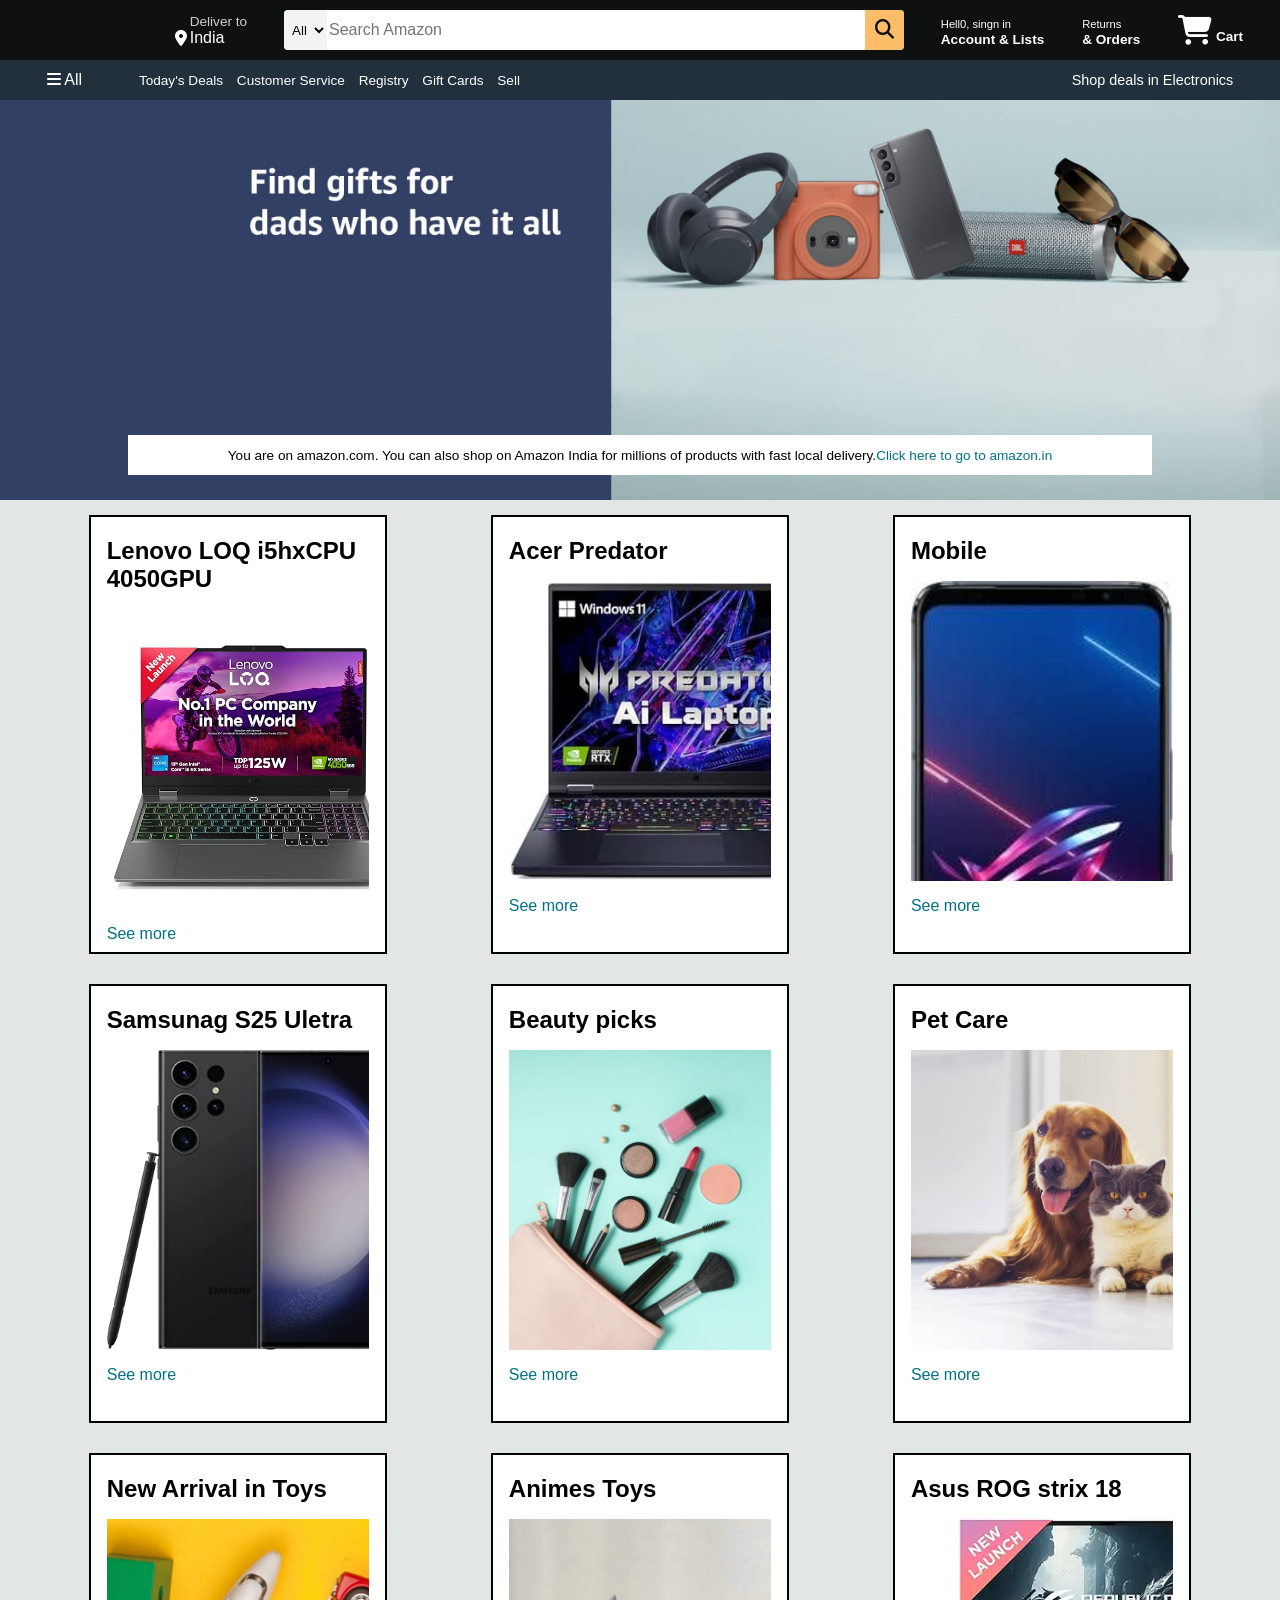
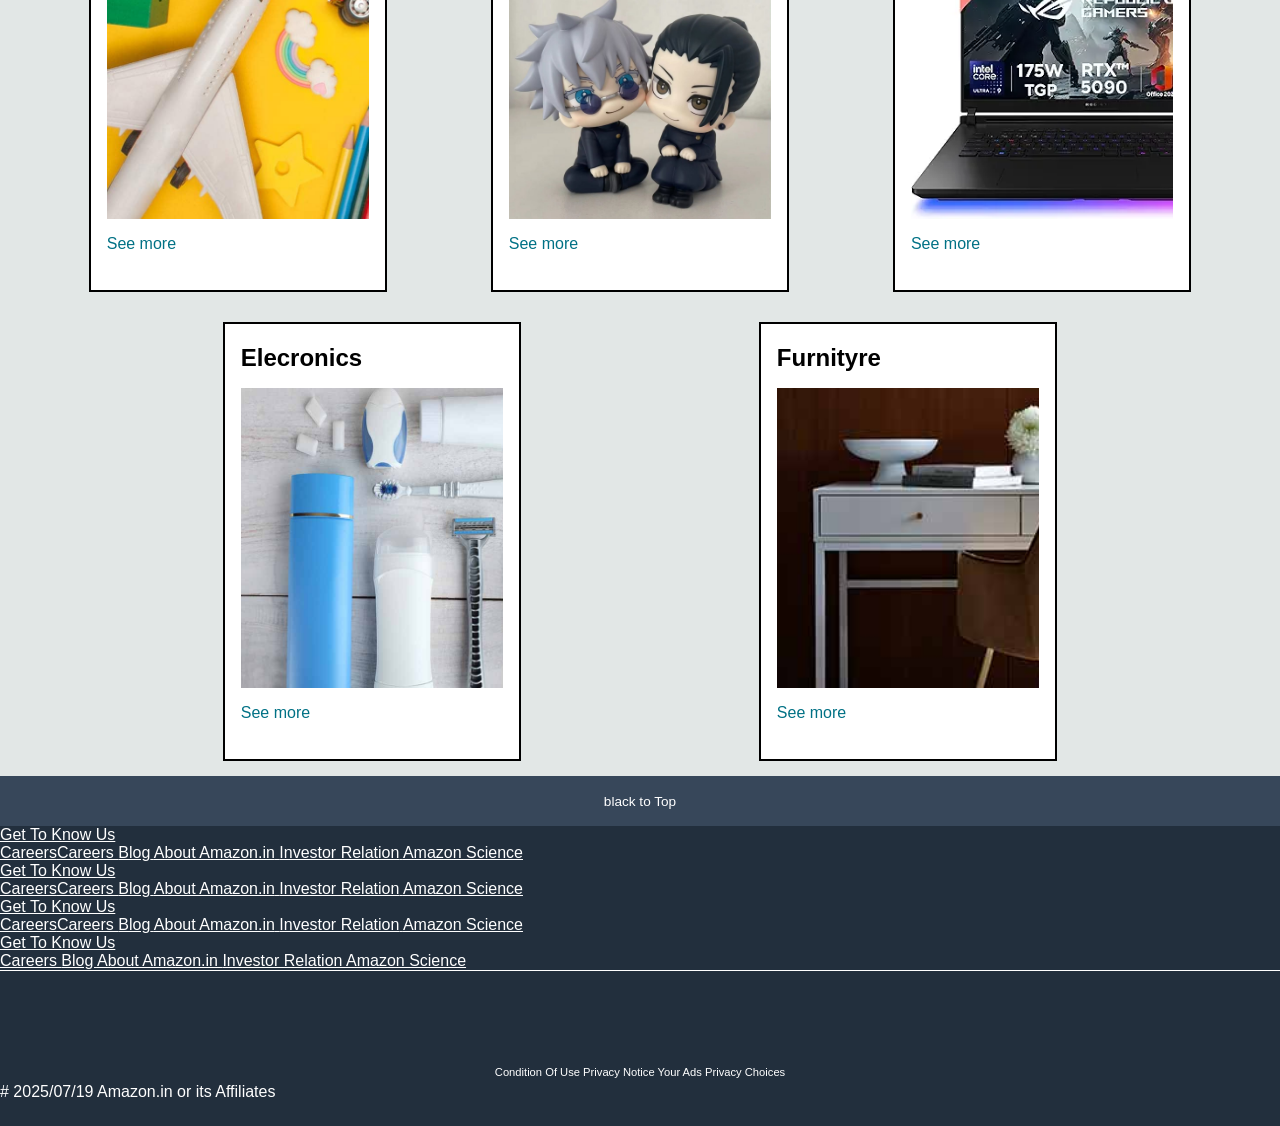
==== vaibhav.html @ d39bcec7 "Create 20-07-2025 Create 20-07-2025" ====
<!DOCTYPE html>
<html lang="en">
<head>
    <meta charset="UTF-8">
    <meta name="viewport" content="width=device-width, initial-scale=1.0">
    <title>Document</title>
    <link rel="stylesheet" href="https://cdnjs.cloudflare.com/ajax/libs/font-awesome/6.7.2/css/all.min.css" integrity="sha512-Evv84Mr4kqVGRNSgIGL/F/aIDqQb7xQ2vcrdIwxfjThSH8CSR7PBEakCr51Ck+w+/U6swU2Im1vVX0SVk9ABhg==" crossorigin="anonymous" referrerpolicy="no-referrer" />
    <link rel="stylesheet" href="style.css">

</head>
<body>
    <header>
        <div class="navbar">   
            <div class="nav-logo border">
                <div class="logo"></div>
            </div>

            <div class="nav-address border">
                <p class="add-first">Deliver to</p>
                <div class="add-icon">
                    <i class="fa-solid fa-location-dot"></i>
                    <p class="add-second">India</p>
                </div>
            </div>

            <div class="nav-search">
                <select class="search-select">
                    <option>All</option>
                </selec>
                <input placeholder="Search Amazon"class="search-input">
                <div class="search-icon">
                    <i class="fa-solid fa-magnifying-glass"></i>
                </div> 
            </div>

            <div class="nav-singin border">
                <p><span>Hell0, singn in</span></p>
                <p class="nav-second">Account & Lists</p>
            </div>

            <div class="nav-return border">
                <p><span>Returns</span></p>
                <p class="nav-second">& Orders</p>
            </div>

            <div class="nav-cart border">
                <i class="fa-solid fa-cart-shopping"></i>
                Cart
            </div>
        </div>

        <div class="panel">
                <div class="panel-all">
                    <i class="fa-solid fa-bars"></i>
                    All
                </div>
                <div class="panel-ops">
                    <p>Today's Deals</p>
                    <p>Customer Service</p>
                    <p>Registry</p>
                    <p>Gift Cards</p>
                    <p>Sell</p>

                </div>
                <div class="panel-deals">
                    Shop deals in Electronics
                </div>
            </div>
    </header>

    <div class="hero-section">
        <div class="hero-msg">
            <p>You are on amazon.com. You can also shop on Amazon India for millions of products with fast local delivery.<a>Click here to go to amazon.in</a></p>
        </div>
    </div>

    
    <div class="shop-section">
        <div class="box1 box">
            <div class="box-content">
                <h2>Lenovo LOQ i5hxCPU 4050GPU</h2>
                <div class="box-img" style="background-image: url('box10_image.jpg');"></div>
                <p>See more</p>
            </div>
        </div>
        <div class="box2 box"><div class="box-content">
                <h2>Acer Predator</h2>
                <div class="box-img" style="background-image: url('box11_image.jpg');"></div>
                <p>See more</p>
            </div>
        </div>
        <div class="box3 box"><div class="box-content">
                <h2>Mobile</h2>
                <div class="box-img" style="background-image: url('box12_image.jpg');"></div>
                <p>See more</p>
            </div>
        </div>
        <div class="box4 box"><div class="box-content">
                <h2>Samsunag S25 Uletra</h2>
                <div class="box-img" style="background-image: url('box4_image.jpg');"></div>
                <p>See more</p>
            </div>
        </div>
        <div class="box1 box">
            <div class="box-content">
                <h2>Beauty picks</h2>
                <div class="box-img" style="background-image: url('box5_image.jpg');"></div>
                <p>See more</p>
            </div>
        </div>
        <div class="box2 box"><div class="box-content">
                <h2>Pet Care</h2>
                <div class="box-img" style="background-image: url('box6_image.jpg');"></div>
                <p>See more</p>
            </div>
        </div>
        <div class="box3 box"><div class="box-content">
                <h2>New Arrival in Toys</h2>
                <div class="box-img" style="background-image: url('box7_image.jpg');"></div>
                <p>See more</p>
            </div>
        </div>
        <div class="box4 box"><div class="box-content">
                <h2>Animes Toys</h2>
                <div class="box-img" style="background-image: url('box8_image.jpg');"></div>
                <p>See more</p>
            </div>
        </div>
        <div class="box1 box">
            <div class="box-content">
                <h2>Asus ROG strix 18 </h2>
                <div class="box-img" style="background-image: url('box1_image.jpg');"></div>
                <p>See more</p>
            </div>
        </div>
        <div class="box2 box"><div class="box-content">
                <h2>Elecronics</h2>
                <div class="box-img" style="background-image: url('box2_image.jpg');"></div>
                <p>See more</p>
            </div>
        </div>
        <div class="box3 box"><div class="box-content">
                <h2>Furnityre</h2>
                <div class="box-img" style="background-image: url('box3_image.jpg');"></div>
                <p>See more</p>
            </div>
        </div>        
    </div>
    <footer>
        <div class="foot-panell">
            black to Top
        </div>
        <div class="foot-panel2">
                <u>
                    <p>Get To Know Us<p></p>
                    <a>Careers</a>Careers
                    <a>Blog</a>
                    <a>About Amazon.in</a> 
                    <a>Investor Relation</a>
                    <a>Amazon Science</a>
                </u>
                <u>
                    <p>Get To Know Us<p></p>
                    <a>Careers</a>Careers
                    <a>Blog</a>
                    <a>About Amazon.in</a> 
                    <a>Investor Relation</a>
                    <a>Amazon Science</a>
                </u>
                <u>
                    <p>Get To Know Us<p></p>
                    <a>Careers</a>Careers
                    <a>Blog</a>
                    <a>About Amazon.in</a> 
                    <a>Investor Relation</a>
                    <a>Amazon Science</a>
                </u>
                <u>
                    <p> Get To Know Us</p>
                    <a> Careers </a>
                    <a> Blog </a>
                    <a> About Amazon.in </a> 
                    <a> Investor Relation </a>
                    <a> Amazon Science </a>
                </u>
            <div class="foot-panel3">
                <div class="logo"></div>
            </div>
            <div class="foot-panel4">
                <div class="pages">
                    <a>Condition Of Use</a>
                    <a>Privacy Notice</a>
                    <a>Your Ads Privacy Choices</a>
                </div>
                <div class="copyright">
                    # 2025/07/19 Amazon.in or its Affiliates
                </div>
            </div>
        </div>
    </footer>
</body>
</html>
---- style.css ----
*{
    margin: 0;
    font-family: Arial;
    border: border-box;

}

.navbar {
    height: 60px;
    background-color: #0f1111;
    color: white;
    display: flex;
    align-items:center;
    justify-content: space-evenly;
}
.nav-logo{
    height:50px;
    width:100Px;
}

.logo{
    background-image: url("amazon_logo.png");
    background-size:cover;
    height: 50px ;
    width: 100px;
}

.border{
    border: 1.5px solid transparent;
}

.border:hover {
    border: 1.5px solid white;

}

/** box 2**/
.add-first {
    color:#cccccc; 
    font-size: 0.85rem;
    margin-left: 15px;

}

.add-second{
    font-size: 1rem;
    margin-left: 3px;
}

.add-icon {
    display: flex;
    align-items: center;
    

}

/** box 3 **/

.nav-search {
    display: flex;
    justify-content: space-evenly;
    background-color: aqua ; 
    width: 620px;
    height:40px;
    border-radius: 4px;

}

.search-select{
    background-color: #f3f3f3;
    width:50px;
    text-align:center;
    border-top-left-radius: 4px;
    border-bottom-left-radius: 4px;
    border: none;
}

.search-input {
    width: 100%;
    font-size: 1rem;
    border:none;
}

.search-icon{
    width: 45px;
    display:flex;
    justify-content: center;
    align-items:center;
    font-size:1.2rem;
    background-color:#febd68;
    border-top-right-radius: 4px;
    border-bottom-right-radius:4px;
    color: #0f1111;
}

.nav-search:hover {
    border: 2px solid aqua
}

/** box 4 **/
span{
    font-size:0.7rem;
}

.nav-second {
    font-size: 0.85rem;
    font-weight: 700;
}

/** box 6 **/

.nav-cart i{
    font-size: 30px;

}

.nav-cart {
    font-size: 0.85rem;
    font-weight: 700; 
} 

/** panel **/
.panel {
    height: 40px;
    background-color: #222f3d;
    display: flex;
    color:white;
    align-items: center;
    justify-content: space-evenly;
}

.panel-ops p {
    display: inline;
    margin-left: 10px;
}


.panel-ops {
    width: 70%;
    font-size: 0.85rem;
}

.panel-deals {
    font-size: 0.9rem;

}

/** hero section **/

.hero-section {
    background-image: url("hero_image.jpg");
    background-size:cover;
    height: 400px;
    display: flex;
    justify-content: center;
    align-items: flex-end;
}

.hero-msg {
    background-color: white; 
    color:black;
    height:40px;
    display:flex;
    align-items:center;
    justify-content: center;
    font-size: 0.85rem;
    width:80%;
    margin-bottom: 25px;

}

.hero-msg a {
    color:#007185;

}

/** shop section **/ 

.shop-section {
    display: flex;
    flex-wrap: wrap;
    justify-content: space-evenly;
    background-color: #e2e7e6;

}

.box {
    /* border : 2px solid black; */
    border: 2px solid black;
    height: 400px;
    width: 23%;
    background-color:white;
    padding:20px 0px 15px;
    margin: 15px;
}

.box-img {
    height: 300px;
    background-size: cover;
    margin-top: 1rem;
    margin-bottom: 1rem;
}

.box-content{
    margin-left: 1rem;
    margin-right:1rem;
} 

.box-content p {
    color:#007185;
}


/** footer **/

.foot-panell {
    background-color: #37475a;
    color: white;
    height:50px;
    display: flex;
    justify-content: center;
    align-items: center;
    font-size: 0.85rem;

}

.foot-panel2 {
    background-color: #222f3d;
    color: white;
    height: 300px;
}

ul {
    margin-top: 20px;
}

ul a{
    display:black ;
    font-size: 0.85rem ;
    margin-top: 10px;
    color: #dddddd;
}

.foot-panel3 {
    background-color: #222f3d;
    color: white;
    border-top: 0.5px solid white;
    display: flex;
    height: 70px;
    justify-content: center;
    align-items: center;

}

.logo {
    background-image: url("amazon_logo.png");
    background-size: cover;
    height: 50px;
    widh:100px;

}

foot-panel4 {
    background-color: #0f1111;
    color: white;
    height: 100px;
}

.pages{
    font-size: 0.7rem;
    text-align: center;
    padding-top: 25px ;

}

.copyright {
    padding-top: 5px;

}
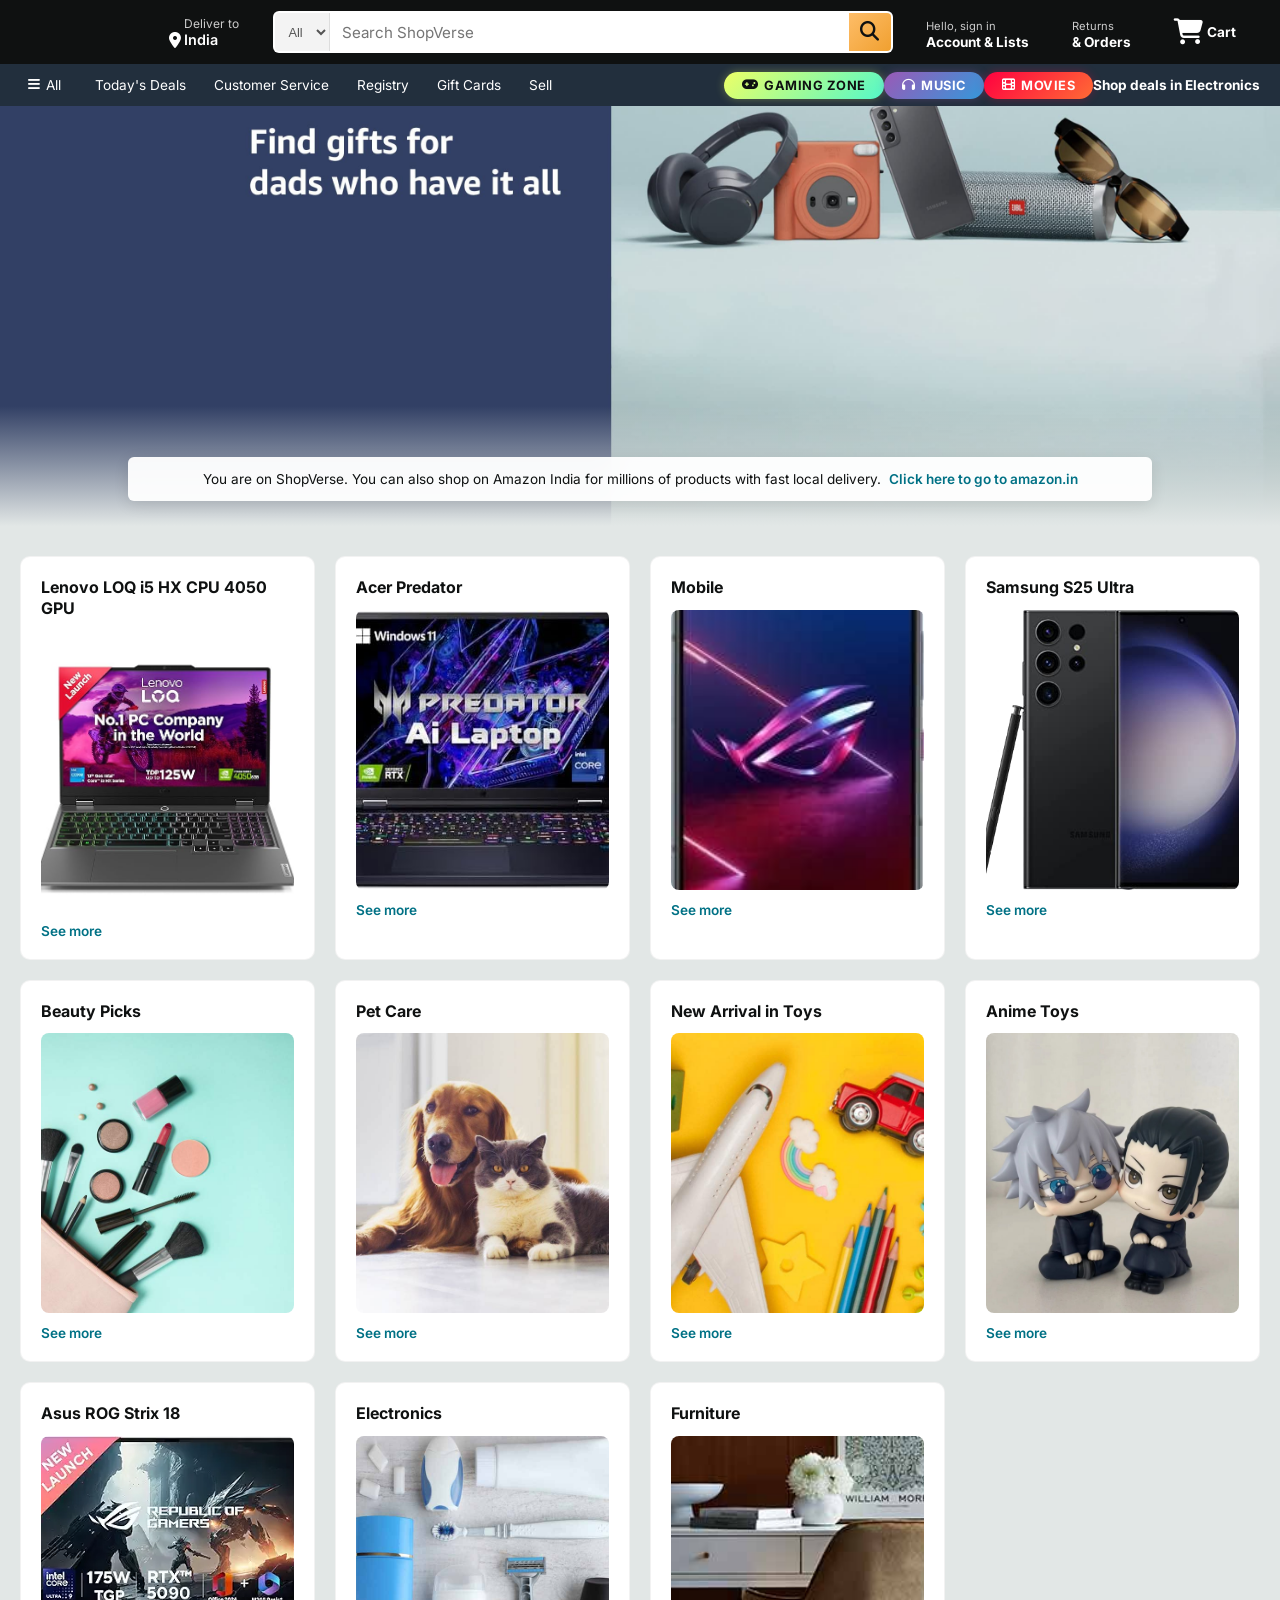
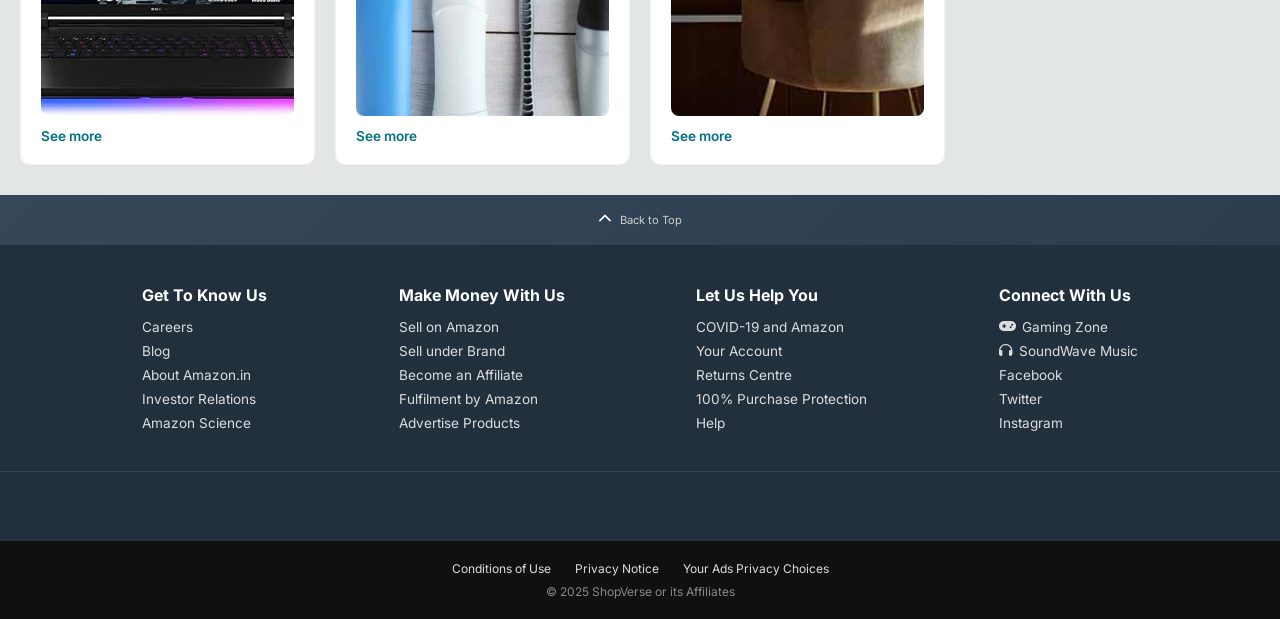
==== commit 7e5fd871: "add all in 1" ====
--- a/vaibhav.html
+++ b/vaibhav.html
@@ -1,202 +1,278 @@
-<!DOCTYPE html>
-<html lang="en">
-<head>
-    <meta charset="UTF-8">
-    <meta name="viewport" content="width=device-width, initial-scale=1.0">
-    <title>Document</title>
-    <link rel="stylesheet" href="https://cdnjs.cloudflare.com/ajax/libs/font-awesome/6.7.2/css/all.min.css" integrity="sha512-Evv84Mr4kqVGRNSgIGL/F/aIDqQb7xQ2vcrdIwxfjThSH8CSR7PBEakCr51Ck+w+/U6swU2Im1vVX0SVk9ABhg==" crossorigin="anonymous" referrerpolicy="no-referrer" />
-    <link rel="stylesheet" href="style.css">
-
-</head>
-<body>
-    <header>
-        <div class="navbar">   
-            <div class="nav-logo border">
-                <div class="logo"></div>
-            </div>
-
-            <div class="nav-address border">
-                <p class="add-first">Deliver to</p>
-                <div class="add-icon">
-                    <i class="fa-solid fa-location-dot"></i>
-                    <p class="add-second">India</p>
-                </div>
-            </div>
-
-            <div class="nav-search">
-                <select class="search-select">
-                    <option>All</option>
-                </selec>
-                <input placeholder="Search Amazon"class="search-input">
-                <div class="search-icon">
-                    <i class="fa-solid fa-magnifying-glass"></i>
-                </div> 
-            </div>
-
-            <div class="nav-singin border">
-                <p><span>Hell0, singn in</span></p>
-                <p class="nav-second">Account & Lists</p>
-            </div>
-
-            <div class="nav-return border">
-                <p><span>Returns</span></p>
-                <p class="nav-second">& Orders</p>
-            </div>
-
-            <div class="nav-cart border">
-                <i class="fa-solid fa-cart-shopping"></i>
-                Cart
-            </div>
-        </div>
-
-        <div class="panel">
-                <div class="panel-all">
-                    <i class="fa-solid fa-bars"></i>
-                    All
-                </div>
-                <div class="panel-ops">
-                    <p>Today's Deals</p>
-                    <p>Customer Service</p>
-                    <p>Registry</p>
-                    <p>Gift Cards</p>
-                    <p>Sell</p>
-
-                </div>
-                <div class="panel-deals">
-                    Shop deals in Electronics
-                </div>
-            </div>
-    </header>
-
-    <div class="hero-section">
-        <div class="hero-msg">
-            <p>You are on amazon.com. You can also shop on Amazon India for millions of products with fast local delivery.<a>Click here to go to amazon.in</a></p>
-        </div>
-    </div>
-
-    
-    <div class="shop-section">
-        <div class="box1 box">
-            <div class="box-content">
-                <h2>Lenovo LOQ i5hxCPU 4050GPU</h2>
-                <div class="box-img" style="background-image: url('box10_image.jpg');"></div>
-                <p>See more</p>
-            </div>
-        </div>
-        <div class="box2 box"><div class="box-content">
-                <h2>Acer Predator</h2>
-                <div class="box-img" style="background-image: url('box11_image.jpg');"></div>
-                <p>See more</p>
-            </div>
-        </div>
-        <div class="box3 box"><div class="box-content">
-                <h2>Mobile</h2>
-                <div class="box-img" style="background-image: url('box12_image.jpg');"></div>
-                <p>See more</p>
-            </div>
-        </div>
-        <div class="box4 box"><div class="box-content">
-                <h2>Samsunag S25 Uletra</h2>
-                <div class="box-img" style="background-image: url('box4_image.jpg');"></div>
-                <p>See more</p>
-            </div>
-        </div>
-        <div class="box1 box">
-            <div class="box-content">
-                <h2>Beauty picks</h2>
-                <div class="box-img" style="background-image: url('box5_image.jpg');"></div>
-                <p>See more</p>
-            </div>
-        </div>
-        <div class="box2 box"><div class="box-content">
-                <h2>Pet Care</h2>
-                <div class="box-img" style="background-image: url('box6_image.jpg');"></div>
-                <p>See more</p>
-            </div>
-        </div>
-        <div class="box3 box"><div class="box-content">
-                <h2>New Arrival in Toys</h2>
-                <div class="box-img" style="background-image: url('box7_image.jpg');"></div>
-                <p>See more</p>
-            </div>
-        </div>
-        <div class="box4 box"><div class="box-content">
-                <h2>Animes Toys</h2>
-                <div class="box-img" style="background-image: url('box8_image.jpg');"></div>
-                <p>See more</p>
-            </div>
-        </div>
-        <div class="box1 box">
-            <div class="box-content">
-                <h2>Asus ROG strix 18 </h2>
-                <div class="box-img" style="background-image: url('box1_image.jpg');"></div>
-                <p>See more</p>
-            </div>
-        </div>
-        <div class="box2 box"><div class="box-content">
-                <h2>Elecronics</h2>
-                <div class="box-img" style="background-image: url('box2_image.jpg');"></div>
-                <p>See more</p>
-            </div>
-        </div>
-        <div class="box3 box"><div class="box-content">
-                <h2>Furnityre</h2>
-                <div class="box-img" style="background-image: url('box3_image.jpg');"></div>
-                <p>See more</p>
-            </div>
-        </div>        
-    </div>
-    <footer>
-        <div class="foot-panell">
-            black to Top
-        </div>
-        <div class="foot-panel2">
-                <u>
-                    <p>Get To Know Us<p></p>
-                    <a>Careers</a>Careers
-                    <a>Blog</a>
-                    <a>About Amazon.in</a> 
-                    <a>Investor Relation</a>
-                    <a>Amazon Science</a>
-                </u>
-                <u>
-                    <p>Get To Know Us<p></p>
-                    <a>Careers</a>Careers
-                    <a>Blog</a>
-                    <a>About Amazon.in</a> 
-                    <a>Investor Relation</a>
-                    <a>Amazon Science</a>
-                </u>
-                <u>
-                    <p>Get To Know Us<p></p>
-                    <a>Careers</a>Careers
-                    <a>Blog</a>
-                    <a>About Amazon.in</a> 
-                    <a>Investor Relation</a>
-                    <a>Amazon Science</a>
-                </u>
-                <u>
-                    <p> Get To Know Us</p>
-                    <a> Careers </a>
-                    <a> Blog </a>
-                    <a> About Amazon.in </a> 
-                    <a> Investor Relation </a>
-                    <a> Amazon Science </a>
-                </u>
-            <div class="foot-panel3">
-                <div class="logo"></div>
-            </div>
-            <div class="foot-panel4">
-                <div class="pages">
-                    <a>Condition Of Use</a>
-                    <a>Privacy Notice</a>
-                    <a>Your Ads Privacy Choices</a>
-                </div>
-                <div class="copyright">
-                    # 2025/07/19 Amazon.in or its Affiliates
-                </div>
-            </div>
-        </div>
-    </footer>
-</body>
+<!DOCTYPE html>
+<html lang="en">
+<head>
+    <meta charset="UTF-8">
+    <meta name="viewport" content="width=device-width, initial-scale=1.0">
+    <meta name="description" content="Shop electronics, laptops, mobiles, beauty products, toys and more. Best deals on Lenovo, Asus, Samsung, Acer and top brands.">
+    <title>ShopVerse — Premium Online Shopping</title>
+    <link rel="stylesheet" href="https://cdnjs.cloudflare.com/ajax/libs/font-awesome/6.7.2/css/all.min.css" integrity="sha512-Evv84Mr4kqVGRNSgIGL/F/aIDqQb7xQ2vcrdIwxfjThSH8CSR7PBEakCr51Ck+w+/U6swU2Im1vVX0SVk9ABhg==" crossorigin="anonymous" referrerpolicy="no-referrer" />
+    <link rel="preconnect" href="https://fonts.googleapis.com">
+    <link rel="preconnect" href="https://fonts.gstatic.com" crossorigin>
+    <link href="https://fonts.googleapis.com/css2?family=Inter:wght@300;400;500;600;700;800&display=swap" rel="stylesheet">
+    <link rel="stylesheet" href="style.css">
+</head>
+<body>
+    <!-- Loading Screen -->
+    <div class="preloader" id="preloader">
+        <div class="preloader-inner">
+            <div class="preloader-spinner"></div>
+            <p>ShopVerse</p>
+        </div>
+    </div>
+
+    <header>
+        <nav class="navbar" id="navbar">
+            <div class="nav-logo border">
+                <div class="logo"></div>
+            </div>
+
+            <div class="nav-address border">
+                <p class="add-first">Deliver to</p>
+                <div class="add-icon">
+                    <i class="fa-solid fa-location-dot"></i>
+                    <p class="add-second">India</p>
+                </div>
+            </div>
+
+            <div class="nav-search">
+                <select class="search-select" aria-label="Search category">
+                    <option>All</option>
+                    <option>Electronics</option>
+                    <option>Laptops</option>
+                    <option>Mobiles</option>
+                    <option>Toys</option>
+                </select>
+                <input placeholder="Search ShopVerse" class="search-input" aria-label="Search products">
+                <div class="search-icon">
+                    <i class="fa-solid fa-magnifying-glass"></i>
+                </div>
+            </div>
+
+            <div class="nav-singin border">
+                <p><span>Hello, sign in</span></p>
+                <p class="nav-second">Account & Lists</p>
+            </div>
+
+            <div class="nav-return border">
+                <p><span>Returns</span></p>
+                <p class="nav-second">& Orders</p>
+            </div>
+
+            <div class="nav-cart border">
+                <i class="fa-solid fa-cart-shopping"></i>
+                Cart
+            </div>
+        </nav>
+
+        <div class="panel">
+            <div class="panel-all">
+                <i class="fa-solid fa-bars"></i>
+                All
+            </div>
+            <div class="panel-ops">
+                <p>Today's Deals</p>
+                <p>Customer Service</p>
+                <p>Registry</p>
+                <p>Gift Cards</p>
+                <p>Sell</p>
+            </div>
+            <a href="../Gameing-Web/gameing.html" class="panel-gaming-link" title="Visit Zentry Gaming Zone">
+                <i class="fa-solid fa-gamepad"></i> Gaming Zone
+            </a>
+            <a href="../Music-Web/index.html" class="panel-music-link" title="Listen on SoundWave">
+                <i class="fa-solid fa-headphones"></i> Music
+            </a>
+            <a href="../Movie-Website/index.html" class="panel-movie-link" title="Watch on MDVD">
+                <i class="fa-solid fa-film"></i> Movies
+            </a>
+            <div class="panel-deals">
+                Shop deals in Electronics
+            </div>
+        </div>
+    </header>
+
+    <main>
+        <section class="hero-section">
+            <div class="hero-msg">
+                <p>You are on ShopVerse. You can also shop on Amazon India for millions of products with fast local delivery. <a href="#">Click here to go to amazon.in</a></p>
+            </div>
+        </section>
+
+        <section class="shop-section">
+            <div class="box" id="product-1">
+                <div class="box-content">
+                    <h2>Lenovo LOQ i5 HX CPU 4050 GPU</h2>
+                    <div class="box-img" style="background-image: url('box10_image.jpg');"></div>
+                    <p>See more</p>
+                </div>
+            </div>
+            <div class="box" id="product-2">
+                <div class="box-content">
+                    <h2>Acer Predator</h2>
+                    <div class="box-img" style="background-image: url('box11_image.jpg');"></div>
+                    <p>See more</p>
+                </div>
+            </div>
+            <div class="box" id="product-3">
+                <div class="box-content">
+                    <h2>Mobile</h2>
+                    <div class="box-img" style="background-image: url('box12_image.jpg');"></div>
+                    <p>See more</p>
+                </div>
+            </div>
+            <div class="box" id="product-4">
+                <div class="box-content">
+                    <h2>Samsung S25 Ultra</h2>
+                    <div class="box-img" style="background-image: url('box4_image.jpg');"></div>
+                    <p>See more</p>
+                </div>
+            </div>
+            <div class="box" id="product-5">
+                <div class="box-content">
+                    <h2>Beauty Picks</h2>
+                    <div class="box-img" style="background-image: url('box5_image.jpg');"></div>
+                    <p>See more</p>
+                </div>
+            </div>
+            <div class="box" id="product-6">
+                <div class="box-content">
+                    <h2>Pet Care</h2>
+                    <div class="box-img" style="background-image: url('box6_image.jpg');"></div>
+                    <p>See more</p>
+                </div>
+            </div>
+            <div class="box" id="product-7">
+                <div class="box-content">
+                    <h2>New Arrival in Toys</h2>
+                    <div class="box-img" style="background-image: url('box7_image.jpg');"></div>
+                    <p>See more</p>
+                </div>
+            </div>
+            <div class="box" id="product-8">
+                <div class="box-content">
+                    <h2>Anime Toys</h2>
+                    <div class="box-img" style="background-image: url('box8_image.jpg');"></div>
+                    <p>See more</p>
+                </div>
+            </div>
+            <div class="box" id="product-9">
+                <div class="box-content">
+                    <h2>Asus ROG Strix 18</h2>
+                    <div class="box-img" style="background-image: url('box1_image.jpg');"></div>
+                    <p>See more</p>
+                </div>
+            </div>
+            <div class="box" id="product-10">
+                <div class="box-content">
+                    <h2>Electronics</h2>
+                    <div class="box-img" style="background-image: url('box2_image.jpg');"></div>
+                    <p>See more</p>
+                </div>
+            </div>
+            <div class="box" id="product-11">
+                <div class="box-content">
+                    <h2>Furniture</h2>
+                    <div class="box-img" style="background-image: url('box3_image.jpg');"></div>
+                    <p>See more</p>
+                </div>
+            </div>
+        </section>
+    </main>
+
+    <footer>
+        <div class="foot-panel1" id="back-to-top">
+            <i class="fa-solid fa-chevron-up"></i>
+            <span>Back to Top</span>
+        </div>
+        <div class="foot-panel2">
+            <div class="foot-links">
+                <ul>
+                    <p class="foot-heading">Get To Know Us</p>
+                    <li><a href="#">Careers</a></li>
+                    <li><a href="#">Blog</a></li>
+                    <li><a href="#">About Amazon.in</a></li>
+                    <li><a href="#">Investor Relations</a></li>
+                    <li><a href="#">Amazon Science</a></li>
+                </ul>
+                <ul>
+                    <p class="foot-heading">Make Money With Us</p>
+                    <li><a href="#">Sell on Amazon</a></li>
+                    <li><a href="#">Sell under Brand</a></li>
+                    <li><a href="#">Become an Affiliate</a></li>
+                    <li><a href="#">Fulfilment by Amazon</a></li>
+                    <li><a href="#">Advertise Products</a></li>
+                </ul>
+                <ul>
+                    <p class="foot-heading">Let Us Help You</p>
+                    <li><a href="#">COVID-19 and Amazon</a></li>
+                    <li><a href="#">Your Account</a></li>
+                    <li><a href="#">Returns Centre</a></li>
+                    <li><a href="#">100% Purchase Protection</a></li>
+                    <li><a href="#">Help</a></li>
+                </ul>
+                <ul>
+                    <p class="foot-heading">Connect With Us</p>
+                    <li><a href="../Gameing-Web/gameing.html"><i class="fa-solid fa-gamepad"></i> Gaming Zone</a></li>
+                    <li><a href="../Music-Web/index.html"><i class="fa-solid fa-headphones"></i> SoundWave Music</a></li>
+                    <li><a href="#">Facebook</a></li>
+                    <li><a href="#">Twitter</a></li>
+                    <li><a href="#">Instagram</a></li>
+                </ul>
+            </div>
+        </div>
+        <div class="foot-panel3">
+            <div class="logo"></div>
+        </div>
+        <div class="foot-panel4">
+            <div class="pages">
+                <a href="#">Conditions of Use</a>
+                <a href="#">Privacy Notice</a>
+                <a href="#">Your Ads Privacy Choices</a>
+            </div>
+            <div class="copyright">
+                © 2025 ShopVerse or its Affiliates
+            </div>
+        </div>
+    </footer>
+
+    <script>
+        // Preloader
+        window.addEventListener('load', () => {
+            const preloader = document.getElementById('preloader');
+            preloader.classList.add('fade-out');
+            setTimeout(() => preloader.style.display = 'none', 600);
+        });
+
+        // Back to Top
+        document.getElementById('back-to-top').addEventListener('click', () => {
+            window.scrollTo({ top: 0, behavior: 'smooth' });
+        });
+
+        // Scroll-triggered card animations
+        const observerOptions = { threshold: 0.1, rootMargin: '0px 0px -50px 0px' };
+        const observer = new IntersectionObserver((entries) => {
+            entries.forEach(entry => {
+                if (entry.isIntersecting) {
+                    entry.target.classList.add('animate-in');
+                    observer.unobserve(entry.target);
+                }
+            });
+        }, observerOptions);
+
+        document.querySelectorAll('.box').forEach(box => {
+            box.classList.add('animate-ready');
+            observer.observe(box);
+        });
+
+        // Navbar shadow on scroll
+        window.addEventListener('scroll', () => {
+            const navbar = document.getElementById('navbar');
+            if (window.scrollY > 50) {
+                navbar.classList.add('scrolled');
+            } else {
+                navbar.classList.remove('scrolled');
+            }
+        });
+    </script>
+</body>
 </html>
--- a/style.css
+++ b/style.css
@@ -1,279 +1,749 @@
-*{
-    margin: 0;
-    font-family: Arial;
-    border: border-box;
-
-}
-
-.navbar {
-    height: 60px;
-    background-color: #0f1111;
-    color: white;
-    display: flex;
-    align-items:center;
-    justify-content: space-evenly;
-}
-.nav-logo{
-    height:50px;
-    width:100Px;
-}
-
-.logo{
-    background-image: url("amazon_logo.png");
-    background-size:cover;
-    height: 50px ;
-    width: 100px;
-}
-
-.border{
-    border: 1.5px solid transparent;
-}
-
-.border:hover {
-    border: 1.5px solid white;
-
-}
-
-/** box 2**/
-.add-first {
-    color:#cccccc; 
-    font-size: 0.85rem;
-    margin-left: 15px;
-
-}
-
-.add-second{
-    font-size: 1rem;
-    margin-left: 3px;
-}
-
-.add-icon {
-    display: flex;
-    align-items: center;
-    
-
-}
-
-/** box 3 **/
-
-.nav-search {
-    display: flex;
-    justify-content: space-evenly;
-    background-color: aqua ; 
-    width: 620px;
-    height:40px;
-    border-radius: 4px;
-
-}
-
-.search-select{
-    background-color: #f3f3f3;
-    width:50px;
-    text-align:center;
-    border-top-left-radius: 4px;
-    border-bottom-left-radius: 4px;
-    border: none;
-}
-
-.search-input {
-    width: 100%;
-    font-size: 1rem;
-    border:none;
-}
-
-.search-icon{
-    width: 45px;
-    display:flex;
-    justify-content: center;
-    align-items:center;
-    font-size:1.2rem;
-    background-color:#febd68;
-    border-top-right-radius: 4px;
-    border-bottom-right-radius:4px;
-    color: #0f1111;
-}
-
-.nav-search:hover {
-    border: 2px solid aqua
-}
-
-/** box 4 **/
-span{
-    font-size:0.7rem;
-}
-
-.nav-second {
-    font-size: 0.85rem;
-    font-weight: 700;
-}
-
-/** box 6 **/
-
-.nav-cart i{
-    font-size: 30px;
-
-}
-
-.nav-cart {
-    font-size: 0.85rem;
-    font-weight: 700; 
-} 
-
-/** panel **/
-.panel {
-    height: 40px;
-    background-color: #222f3d;
-    display: flex;
-    color:white;
-    align-items: center;
-    justify-content: space-evenly;
-}
-
-.panel-ops p {
-    display: inline;
-    margin-left: 10px;
-}
-
-
-.panel-ops {
-    width: 70%;
-    font-size: 0.85rem;
-}
-
-.panel-deals {
-    font-size: 0.9rem;
-
-}
-
-/** hero section **/
-
-.hero-section {
-    background-image: url("hero_image.jpg");
-    background-size:cover;
-    height: 400px;
-    display: flex;
-    justify-content: center;
-    align-items: flex-end;
-}
-
-.hero-msg {
-    background-color: white; 
-    color:black;
-    height:40px;
-    display:flex;
-    align-items:center;
-    justify-content: center;
-    font-size: 0.85rem;
-    width:80%;
-    margin-bottom: 25px;
-
-}
-
-.hero-msg a {
-    color:#007185;
-
-}
-
-/** shop section **/ 
-
-.shop-section {
-    display: flex;
-    flex-wrap: wrap;
-    justify-content: space-evenly;
-    background-color: #e2e7e6;
-
-}
-
-.box {
-    /* border : 2px solid black; */
-    border: 2px solid black;
-    height: 400px;
-    width: 23%;
-    background-color:white;
-    padding:20px 0px 15px;
-    margin: 15px;
-}
-
-.box-img {
-    height: 300px;
-    background-size: cover;
-    margin-top: 1rem;
-    margin-bottom: 1rem;
-}
-
-.box-content{
-    margin-left: 1rem;
-    margin-right:1rem;
-} 
-
-.box-content p {
-    color:#007185;
-}
-
-
-/** footer **/
-
-.foot-panell {
-    background-color: #37475a;
-    color: white;
-    height:50px;
-    display: flex;
-    justify-content: center;
-    align-items: center;
-    font-size: 0.85rem;
-
-}
-
-.foot-panel2 {
-    background-color: #222f3d;
-    color: white;
-    height: 300px;
-}
-
-ul {
-    margin-top: 20px;
-}
-
-ul a{
-    display:black ;
-    font-size: 0.85rem ;
-    margin-top: 10px;
-    color: #dddddd;
-}
-
-.foot-panel3 {
-    background-color: #222f3d;
-    color: white;
-    border-top: 0.5px solid white;
-    display: flex;
-    height: 70px;
-    justify-content: center;
-    align-items: center;
-
-}
-
-.logo {
-    background-image: url("amazon_logo.png");
-    background-size: cover;
-    height: 50px;
-    widh:100px;
-
-}
-
-foot-panel4 {
-    background-color: #0f1111;
-    color: white;
-    height: 100px;
-}
-
-.pages{
-    font-size: 0.7rem;
-    text-align: center;
-    padding-top: 25px ;
-
-}
-
-.copyright {
-    padding-top: 5px;
-
+/* ============================================
+   ShopVerse — Premium E-Commerce Design System
+   ============================================ */
+
+/* === Reset & Base === */
+* {
+    margin: 0;
+    padding: 0;
+    box-sizing: border-box;
+}
+
+html {
+    scroll-behavior: smooth;
+}
+
+body {
+    font-family: 'Inter', Arial, sans-serif;
+    background-color: #e2e7e6;
+    color: #0f1111;
+    overflow-x: hidden;
+}
+
+/* === Preloader === */
+.preloader {
+    position: fixed;
+    top: 0;
+    left: 0;
+    width: 100%;
+    height: 100%;
+    background: #0f1111;
+    display: flex;
+    align-items: center;
+    justify-content: center;
+    z-index: 99999;
+    transition: opacity 0.6s ease;
+}
+
+.preloader.fade-out {
+    opacity: 0;
+    pointer-events: none;
+}
+
+.preloader-inner {
+    text-align: center;
+}
+
+.preloader-inner p {
+    color: #febd68;
+    font-size: 1.4rem;
+    font-weight: 700;
+    margin-top: 1rem;
+    letter-spacing: 3px;
+    text-transform: uppercase;
+}
+
+.preloader-spinner {
+    width: 50px;
+    height: 50px;
+    border: 4px solid rgba(254, 189, 104, 0.2);
+    border-top-color: #febd68;
+    border-radius: 50%;
+    margin: 0 auto;
+    animation: spin 0.8s linear infinite;
+}
+
+@keyframes spin {
+    to {
+        transform: rotate(360deg);
+    }
+}
+
+/* === Custom Scrollbar === */
+::-webkit-scrollbar {
+    width: 10px;
+}
+
+::-webkit-scrollbar-track {
+    background: #1a1a2e;
+}
+
+::-webkit-scrollbar-thumb {
+    background: linear-gradient(180deg, #febd68, #f0a030);
+    border-radius: 10px;
+}
+
+::-webkit-scrollbar-thumb:hover {
+    background: linear-gradient(180deg, #f0a030, #e08b10);
+}
+
+/* === Navbar === */
+.navbar {
+    height: 64px;
+    background-color: #0f1111;
+    color: white;
+    display: flex;
+    align-items: center;
+    justify-content: space-evenly;
+    padding: 0 10px;
+    position: sticky;
+    top: 0;
+    z-index: 1000;
+    transition: box-shadow 0.3s ease;
+}
+
+.navbar.scrolled {
+    box-shadow: 0 4px 20px rgba(0, 0, 0, 0.5);
+}
+
+.nav-logo {
+    height: 50px;
+    width: 100px;
+}
+
+.logo {
+    background-image: url("amazon_logo.png");
+    background-size: cover;
+    height: 50px;
+    width: 100px;
+}
+
+.border {
+    border: 1.5px solid transparent;
+    border-radius: 3px;
+    padding: 4px 8px;
+    transition: border-color 0.2s ease;
+}
+
+.border:hover {
+    border-color: white;
+}
+
+/* Nav Address */
+.add-first {
+    color: #cccccc;
+    font-size: 0.75rem;
+    margin-left: 15px;
+}
+
+.add-second {
+    font-size: 0.9rem;
+    font-weight: 600;
+    margin-left: 3px;
+}
+
+.add-icon {
+    display: flex;
+    align-items: center;
+}
+
+/* Nav Search */
+.nav-search {
+    display: flex;
+    background-color: white;
+    width: 620px;
+    height: 42px;
+    border-radius: 6px;
+    overflow: hidden;
+    border: 2px solid transparent;
+    transition: border-color 0.2s ease, box-shadow 0.2s ease;
+}
+
+.nav-search:focus-within,
+.nav-search:hover {
+    border-color: #febd68;
+    box-shadow: 0 0 8px rgba(254, 189, 104, 0.4);
+}
+
+.search-select {
+    background-color: #f3f3f3;
+    width: 55px;
+    text-align: center;
+    border: none;
+    border-right: 1px solid #ddd;
+    font-size: 0.8rem;
+    cursor: pointer;
+    color: #555;
+}
+
+.search-input {
+    width: 100%;
+    font-size: 0.95rem;
+    border: none;
+    padding: 0 12px;
+    outline: none;
+    font-family: 'Inter', sans-serif;
+}
+
+.search-icon {
+    width: 50px;
+    display: flex;
+    justify-content: center;
+    align-items: center;
+    font-size: 1.2rem;
+    background: linear-gradient(135deg, #febd68, #f0a030);
+    color: #0f1111;
+    cursor: pointer;
+    transition: background 0.3s ease;
+}
+
+.search-icon:hover {
+    background: linear-gradient(135deg, #f0a030, #e08b10);
+}
+
+/* Nav Sign-in & Returns */
+span {
+    font-size: 0.7rem;
+    color: #ccc;
+}
+
+.nav-second {
+    font-size: 0.85rem;
+    font-weight: 700;
+}
+
+/* Nav Cart */
+.nav-cart i {
+    font-size: 26px;
+    margin-right: 4px;
+}
+
+.nav-cart {
+    font-size: 0.85rem;
+    font-weight: 700;
+    display: flex;
+    align-items: center;
+}
+
+/* === Panel === */
+.panel {
+    height: 42px;
+    background-color: #222f3d;
+    display: flex;
+    color: white;
+    align-items: center;
+    justify-content: space-between;
+    padding: 0 20px;
+    font-size: 0.85rem;
+}
+
+.panel-all {
+    display: flex;
+    align-items: center;
+    gap: 6px;
+    cursor: pointer;
+    padding: 4px 8px;
+    border-radius: 3px;
+    transition: background 0.2s;
+}
+
+.panel-all:hover {
+    background: rgba(255, 255, 255, 0.1);
+}
+
+.panel-ops {
+    display: flex;
+    gap: 16px;
+    flex: 1;
+    margin-left: 20px;
+}
+
+.panel-ops p {
+    cursor: pointer;
+    padding: 4px 6px;
+    border-radius: 3px;
+    transition: background 0.2s;
+}
+
+.panel-ops p:hover {
+    background: rgba(255, 255, 255, 0.1);
+}
+
+/* Gaming Zone Link */
+.panel-gaming-link {
+    display: flex;
+    align-items: center;
+    gap: 6px;
+    text-decoration: none;
+    color: #0f1111;
+    background: linear-gradient(135deg, #edff66, #53f8c9);
+    padding: 6px 18px;
+    border-radius: 20px;
+    font-weight: 700;
+    font-size: 0.8rem;
+    letter-spacing: 0.5px;
+    text-transform: uppercase;
+    transition: all 0.3s ease;
+    box-shadow: 0 0 10px rgba(237, 255, 102, 0.3);
+    animation: gaming-glow 2s ease-in-out infinite alternate;
+}
+
+.panel-gaming-link:hover {
+    transform: scale(1.05);
+    box-shadow: 0 0 20px rgba(237, 255, 102, 0.6);
+}
+
+@keyframes gaming-glow {
+    from {
+        box-shadow: 0 0 8px rgba(237, 255, 102, 0.3);
+    }
+
+    to {
+        box-shadow: 0 0 16px rgba(83, 248, 201, 0.5);
+    }
+}
+
+/* Music Link */
+.panel-music-link {
+    display: flex;
+    align-items: center;
+    gap: 6px;
+    text-decoration: none;
+    color: white;
+    background: linear-gradient(135deg, #9b59b6, #3498db);
+    padding: 6px 18px;
+    border-radius: 20px;
+    font-weight: 700;
+    font-size: 0.8rem;
+    letter-spacing: 0.5px;
+    text-transform: uppercase;
+    transition: all 0.3s ease;
+    box-shadow: 0 0 10px rgba(155, 89, 182, 0.3);
+    animation: music-glow 2s ease-in-out infinite alternate;
+}
+
+.panel-music-link:hover {
+    transform: scale(1.05);
+    box-shadow: 0 0 20px rgba(155, 89, 182, 0.6);
+}
+
+@keyframes music-glow {
+    from {
+        box-shadow: 0 0 8px rgba(155, 89, 182, 0.3);
+    }
+
+    to {
+        box-shadow: 0 0 16px rgba(52, 152, 219, 0.5);
+    }
+}
+
+/* Movie Link */
+.panel-movie-link {
+    display: flex;
+    align-items: center;
+    gap: 6px;
+    text-decoration: none;
+    color: white;
+    background: linear-gradient(135deg, #ff0040, #ff6b35);
+    padding: 6px 18px;
+    border-radius: 20px;
+    font-weight: 700;
+    font-size: 0.8rem;
+    letter-spacing: 0.5px;
+    text-transform: uppercase;
+    transition: all 0.3s ease;
+    box-shadow: 0 0 10px rgba(255, 0, 64, 0.3);
+    animation: movie-glow 2s ease-in-out infinite alternate;
+}
+
+.panel-movie-link:hover {
+    transform: scale(1.05);
+    box-shadow: 0 0 20px rgba(255, 0, 64, 0.6);
+}
+
+@keyframes movie-glow {
+    from {
+        box-shadow: 0 0 8px rgba(255, 0, 64, 0.3);
+    }
+
+    to {
+        box-shadow: 0 0 16px rgba(255, 107, 53, 0.5);
+    }
+}
+
+.panel-deals {
+    font-weight: 700;
+    white-space: nowrap;
+}
+
+/* === Hero Section === */
+.hero-section {
+    background-image: url("hero_image.jpg");
+    background-size: cover;
+    background-position: center;
+    height: 420px;
+    display: flex;
+    justify-content: center;
+    align-items: flex-end;
+    position: relative;
+}
+
+.hero-section::after {
+    content: '';
+    position: absolute;
+    bottom: 0;
+    left: 0;
+    right: 0;
+    height: 120px;
+    background: linear-gradient(transparent, #e2e7e6);
+    pointer-events: none;
+}
+
+.hero-msg {
+    background: rgba(255, 255, 255, 0.95);
+    backdrop-filter: blur(10px);
+    color: #0f1111;
+    height: 44px;
+    display: flex;
+    align-items: center;
+    justify-content: center;
+    font-size: 0.85rem;
+    width: 80%;
+    margin-bottom: 25px;
+    border-radius: 6px;
+    box-shadow: 0 4px 15px rgba(0, 0, 0, 0.1);
+    z-index: 1;
+}
+
+.hero-msg a {
+    color: #007185;
+    text-decoration: none;
+    font-weight: 600;
+    margin-left: 4px;
+    transition: color 0.2s;
+}
+
+.hero-msg a:hover {
+    color: #c7511f;
+    text-decoration: underline;
+}
+
+/* === Shop Section === */
+.shop-section {
+    display: grid;
+    grid-template-columns: repeat(auto-fill, minmax(280px, 1fr));
+    gap: 20px;
+    padding: 30px 20px;
+    background-color: #e2e7e6;
+    max-width: 1400px;
+    margin: 0 auto;
+}
+
+/* === Product Cards === */
+.box {
+    background: white;
+    border-radius: 10px;
+    padding: 20px;
+    cursor: pointer;
+    transition: transform 0.35s cubic-bezier(0.34, 1.56, 0.64, 1),
+        box-shadow 0.35s ease;
+    border: 1px solid rgba(0, 0, 0, 0.05);
+    position: relative;
+    overflow: hidden;
+}
+
+.box::before {
+    content: '';
+    position: absolute;
+    top: 0;
+    left: 0;
+    right: 0;
+    height: 4px;
+    background: linear-gradient(90deg, #febd68, #f0a030, #007185);
+    transform: scaleX(0);
+    transform-origin: left;
+    transition: transform 0.4s ease;
+}
+
+.box:hover::before {
+    transform: scaleX(1);
+}
+
+.box:hover {
+    transform: translateY(-8px);
+    box-shadow: 0 16px 40px rgba(0, 0, 0, 0.12),
+        0 4px 12px rgba(0, 0, 0, 0.08);
+}
+
+.box-img {
+    height: 280px;
+    background-size: cover;
+    background-position: center;
+    margin: 12px 0;
+    border-radius: 8px;
+    transition: transform 0.4s ease;
+}
+
+.box:hover .box-img {
+    transform: scale(1.03);
+}
+
+.box-content h2 {
+    font-size: 1rem;
+    font-weight: 700;
+    color: #0f1111;
+    line-height: 1.3;
+}
+
+.box-content p {
+    color: #007185;
+    font-size: 0.85rem;
+    font-weight: 600;
+    transition: color 0.2s;
+}
+
+.box-content p:hover {
+    color: #c7511f;
+}
+
+/* Scroll animation states */
+.animate-ready {
+    opacity: 0;
+    transform: translateY(40px);
+}
+
+.animate-in {
+    animation: fadeSlideUp 0.6s ease forwards;
+}
+
+@keyframes fadeSlideUp {
+    to {
+        opacity: 1;
+        transform: translateY(0);
+    }
+}
+
+/* Staggered animation delays for cards */
+.box:nth-child(1) {
+    animation-delay: 0.05s;
+}
+
+.box:nth-child(2) {
+    animation-delay: 0.1s;
+}
+
+.box:nth-child(3) {
+    animation-delay: 0.15s;
+}
+
+.box:nth-child(4) {
+    animation-delay: 0.2s;
+}
+
+.box:nth-child(5) {
+    animation-delay: 0.25s;
+}
+
+.box:nth-child(6) {
+    animation-delay: 0.3s;
+}
+
+.box:nth-child(7) {
+    animation-delay: 0.35s;
+}
+
+.box:nth-child(8) {
+    animation-delay: 0.4s;
+}
+
+.box:nth-child(9) {
+    animation-delay: 0.45s;
+}
+
+.box:nth-child(10) {
+    animation-delay: 0.5s;
+}
+
+.box:nth-child(11) {
+    animation-delay: 0.55s;
+}
+
+/* === Footer === */
+.foot-panel1 {
+    background: linear-gradient(135deg, #37475a, #2d3d50);
+    color: white;
+    height: 50px;
+    display: flex;
+    justify-content: center;
+    align-items: center;
+    font-size: 0.85rem;
+    gap: 8px;
+    cursor: pointer;
+    transition: background 0.3s ease;
+}
+
+.foot-panel1:hover {
+    background: linear-gradient(135deg, #485d73, #37475a);
+}
+
+.foot-panel1 i {
+    transition: transform 0.3s ease;
+}
+
+.foot-panel1:hover i {
+    transform: translateY(-3px);
+}
+
+.foot-panel2 {
+    background-color: #222f3d;
+    color: white;
+    padding: 40px 20px;
+}
+
+.foot-links {
+    display: flex;
+    justify-content: space-evenly;
+    max-width: 1200px;
+    margin: 0 auto;
+    flex-wrap: wrap;
+    gap: 30px;
+}
+
+.foot-links ul {
+    list-style: none;
+}
+
+.foot-heading {
+    font-size: 1rem;
+    font-weight: 700;
+    margin-bottom: 14px;
+    color: white;
+}
+
+.foot-links li {
+    margin-top: 8px;
+}
+
+.foot-links li a {
+    color: #ddd;
+    text-decoration: none;
+    font-size: 0.85rem;
+    transition: color 0.2s, padding-left 0.2s;
+    display: flex;
+    align-items: center;
+    gap: 6px;
+}
+
+.foot-links li a:hover {
+    color: white;
+    padding-left: 4px;
+}
+
+.foot-panel3 {
+    background-color: #222f3d;
+    color: white;
+    border-top: 1px solid rgba(255, 255, 255, 0.1);
+    display: flex;
+    height: 70px;
+    justify-content: center;
+    align-items: center;
+}
+
+.foot-panel4 {
+    background-color: #0f1111;
+    color: #999;
+    padding: 20px;
+    text-align: center;
+}
+
+.pages {
+    display: flex;
+    justify-content: center;
+    gap: 24px;
+    margin-bottom: 8px;
+}
+
+.pages a {
+    color: #ddd;
+    text-decoration: none;
+    font-size: 0.75rem;
+    transition: color 0.2s;
+}
+
+.pages a:hover {
+    color: white;
+}
+
+.copyright {
+    font-size: 0.75rem;
+    color: #888;
+}
+
+/* === Responsive === */
+@media (max-width: 1100px) {
+    .nav-search {
+        width: 400px;
+    }
+}
+
+@media (max-width: 850px) {
+    .navbar {
+        flex-wrap: wrap;
+        height: auto;
+        padding: 10px;
+        gap: 8px;
+    }
+
+    .nav-search {
+        width: 100%;
+        order: 10;
+    }
+
+    .nav-address,
+    .nav-return {
+        display: none;
+    }
+
+    .panel {
+        flex-wrap: wrap;
+        height: auto;
+        padding: 8px 12px;
+        gap: 8px;
+    }
+
+    .panel-ops {
+        display: none;
+    }
+
+    .shop-section {
+        grid-template-columns: repeat(auto-fill, minmax(240px, 1fr));
+        padding: 15px 10px;
+        gap: 12px;
+    }
+
+    .hero-section {
+        height: 250px;
+    }
+
+    .hero-msg {
+        width: 95%;
+        font-size: 0.75rem;
+    }
+
+    .foot-links {
+        flex-direction: column;
+        align-items: center;
+        text-align: center;
+    }
+}
+
+@media (max-width: 480px) {
+    .shop-section {
+        grid-template-columns: 1fr;
+    }
+
+    .panel-gaming-link {
+        font-size: 0.7rem;
+        padding: 5px 12px;
+    }
 }
